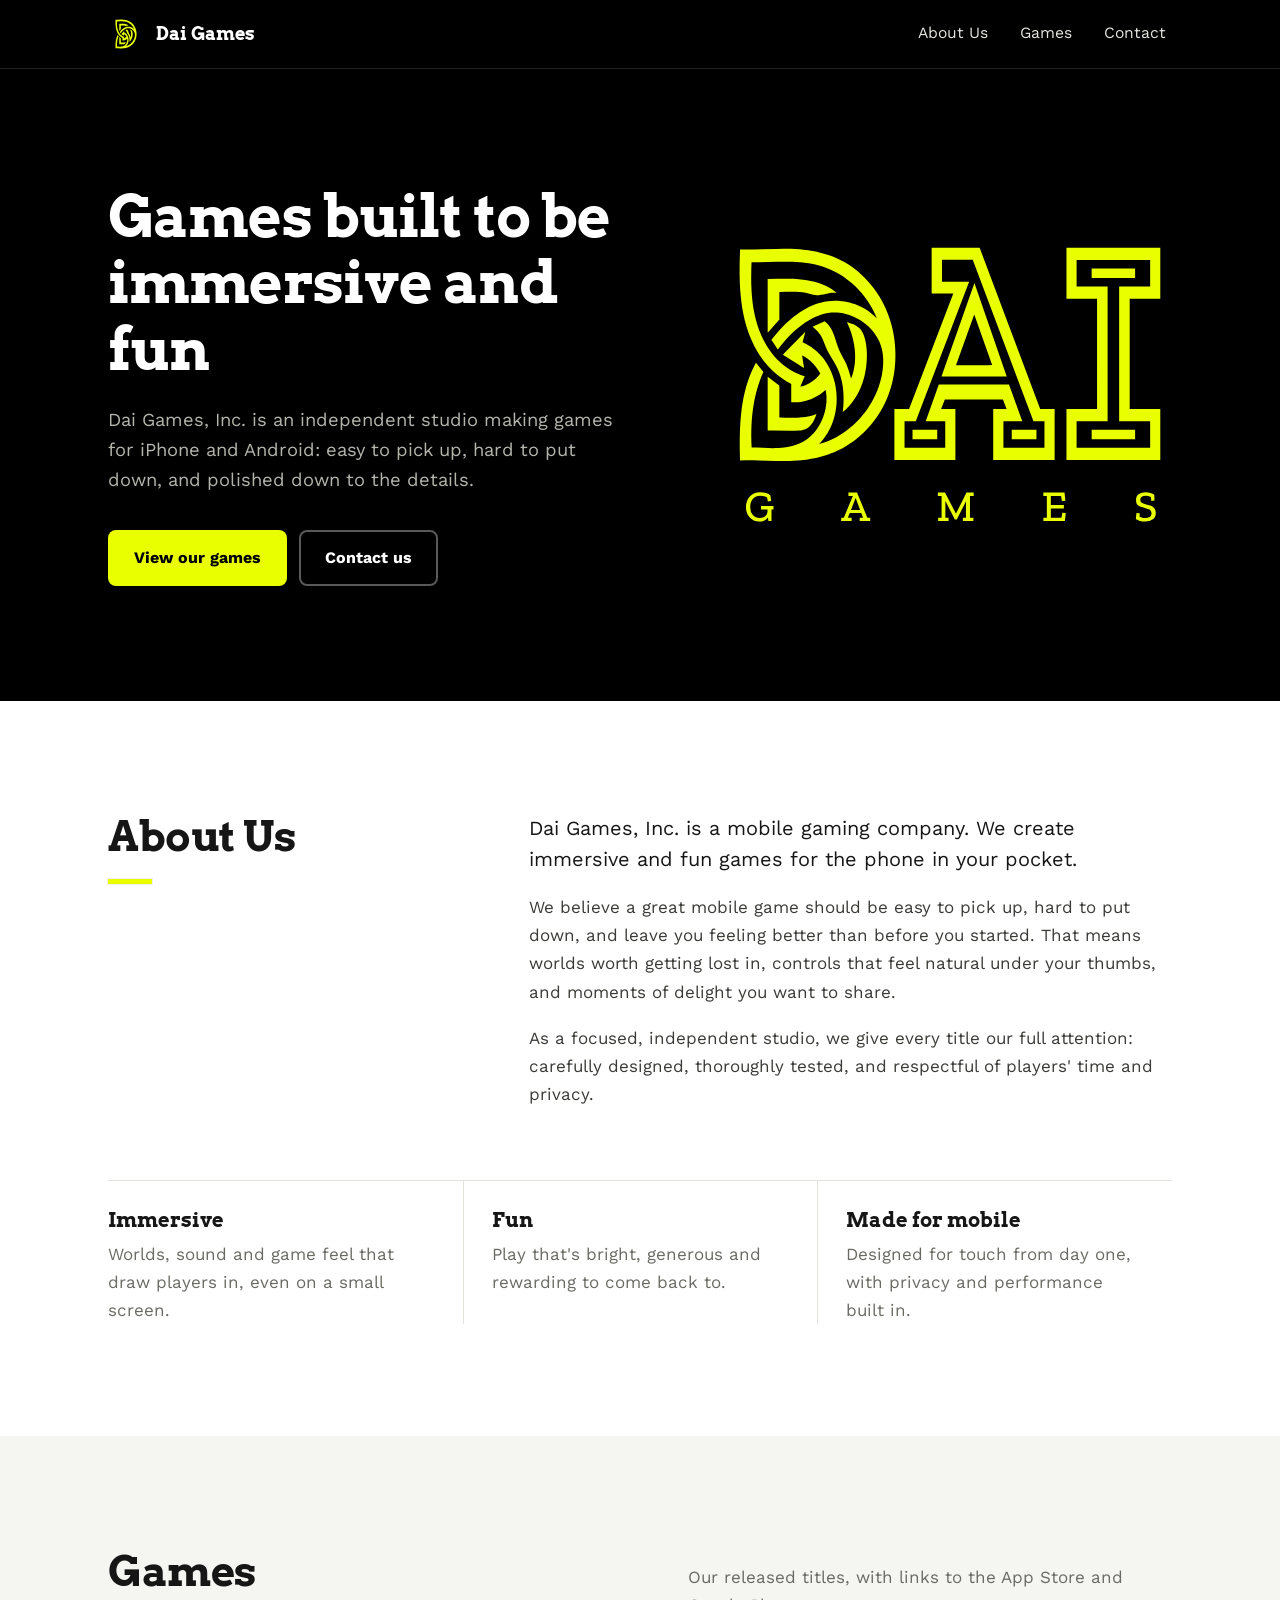
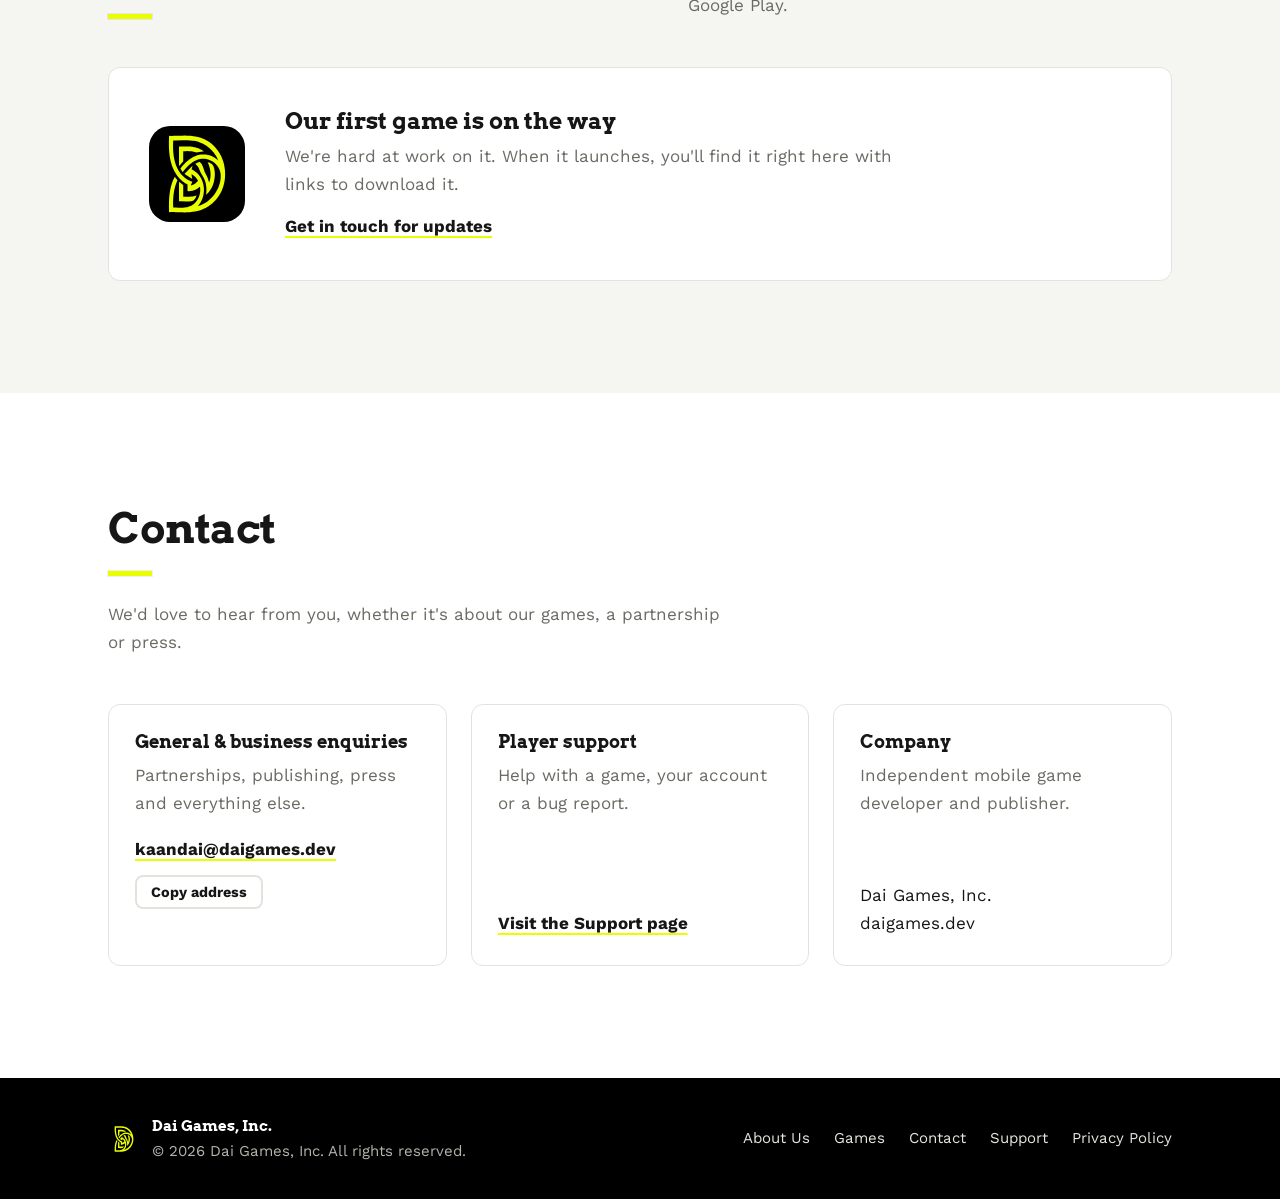
==== index.html @ 5d715b35 "Initial website" ====
<!doctype html>
<html lang="en">
<head>
  <meta charset="utf-8">
  <meta name="viewport" content="width=device-width, initial-scale=1">
  <title>Dai Games, Inc. | Mobile Game Studio</title>
  <meta name="description" content="Dai Games, Inc. is an independent mobile game studio creating immersive, fun games for iPhone and Android.">
  <meta name="theme-color" content="#000000">
  <link rel="icon" href="favicon.svg" type="image/svg+xml">
  <link rel="apple-touch-icon" href="assets/brand/apple-touch-icon.png">

  <meta property="og:title" content="Dai Games, Inc.">
  <meta property="og:description" content="An independent mobile game studio creating immersive, fun games.">
  <meta property="og:url" content="https://daigames.dev/">
  <meta property="og:type" content="website">
  <meta property="og:image" content="https://daigames.dev/assets/brand/og-image.png">
  <meta name="twitter:card" content="summary_large_image">

  <link rel="preload" href="assets/fonts/work-sans-400.woff" as="font" type="font/woff" crossorigin>
  <link rel="preload" href="assets/fonts/arvo-700.woff" as="font" type="font/woff" crossorigin>
  <link rel="stylesheet" href="styles.css">

  <script type="application/ld+json">
  {
    "@context": "https://schema.org",
    "@type": "Organization",
    "name": "Dai Games, Inc.",
    "url": "https://daigames.dev/",
    "logo": "https://daigames.dev/assets/brand/dai-games-logo-large.svg",
    "email": "kaandai@daigames.dev"
  }
  </script>
</head>
<body>
  <a class="skip" href="#main">Skip to content</a>

  <header class="site-header">
    <nav class="nav" aria-label="Main">
      <a class="brand" href="#top" aria-label="Dai Games home">
        <img src="favicon.svg" alt="" width="36" height="36">
        <span>Dai Games</span>
      </a>
      <ul class="nav-links">
        <li><a href="#about">About Us</a></li>
        <li><a href="#games">Games</a></li>
        <li><a href="#contact">Contact</a></li>
      </ul>
    </nav>
  </header>

  <main id="main">
    <section class="hero dark" id="top">
      <div class="container hero-inner">
        <div class="hero-copy">
          <h1>Games built to be immersive and fun</h1>
          <p class="hero-lede">Dai Games, Inc. is an independent studio making games for iPhone and Android: easy to pick up, hard to put down, and polished down to the details.</p>
          <div class="hero-actions">
            <a class="btn btn-primary" href="#games">View our games</a>
            <a class="btn btn-ghost" href="#contact">Contact us</a>
          </div>
        </div>
        <div class="hero-logo">
          <img src="assets/brand/dai-games-wordmark.svg" alt="Dai Games logo" width="460" height="306">
        </div>
      </div>
    </section>

    <section class="section" id="about" aria-labelledby="about-title">
      <div class="container">
        <div class="about-grid">
          <h2 id="about-title" class="rule">About Us</h2>
          <div class="about-copy">
            <p class="lead">Dai Games, Inc. is a mobile gaming company. We create immersive and fun games for the phone in your pocket.</p>
            <p>We believe a great mobile game should be easy to pick up, hard to put down, and leave you feeling better than before you started. That means worlds worth getting lost in, controls that feel natural under your thumbs, and moments of delight you want to share.</p>
            <p>As a focused, independent studio, we give every title our full attention: carefully designed, thoroughly tested, and respectful of players' time and privacy.</p>
          </div>
        </div>
        <ul class="pillars">
          <li>
            <h3>Immersive</h3>
            <p>Worlds, sound and game feel that draw players in, even on a small screen.</p>
          </li>
          <li>
            <h3>Fun</h3>
            <p>Play that's bright, generous and rewarding to come back to.</p>
          </li>
          <li>
            <h3>Made for mobile</h3>
            <p>Designed for touch from day one, with privacy and performance built in.</p>
          </li>
        </ul>
      </div>
    </section>

    <section class="section section-mist" id="games" aria-labelledby="games-title">
      <div class="container">
        <div class="section-head">
          <h2 id="games-title" class="rule">Games</h2>
          <p>Our released titles, with links to the App Store and Google Play.</p>
        </div>
        <div id="game-list" class="game-list"></div>
      </div>
    </section>

    <section class="section" id="contact" aria-labelledby="contact-title">
      <div class="container">
        <h2 id="contact-title" class="rule">Contact</h2>
        <p class="contact-intro">We'd love to hear from you, whether it's about our games, a partnership or press.</p>
        <div class="contact-grid">
          <div class="contact-card">
            <h3>General &amp; business enquiries</h3>
            <p>Partnerships, publishing, press and everything else.</p>
            <div class="email-block value-block">
              <a class="value" href="mailto:kaandai@daigames.dev">kaandai@daigames.dev</a>
              <div class="email-actions">
                <button type="button" class="btn btn-outline btn-small" data-copy-email="kaandai@daigames.dev">Copy address</button>
              </div>
              <p class="copy-status" role="status" aria-live="polite"></p>
            </div>
          </div>
          <div class="contact-card">
            <h3>Player support</h3>
            <p>Help with a game, your account or a bug report.</p>
            <a class="value" href="support.html">Visit the Support page</a>
          </div>
          <div class="contact-card">
            <h3>Company</h3>
            <p>Independent mobile game developer and publisher.</p>
            <address>Dai Games, Inc.<br>daigames.dev</address>
          </div>
        </div>
      </div>
    </section>
  </main>

  <footer class="site-footer dark">
    <div class="container footer-inner">
      <div class="footer-brand">
        <img src="favicon.svg" alt="" width="32" height="32">
        <div>
          <strong>Dai Games, Inc.</strong>
          <span>&copy; <span id="year">2026</span> Dai Games, Inc. All rights reserved.</span>
        </div>
      </div>
      <ul class="footer-links" aria-label="Footer">
        <li><a href="#about">About Us</a></li>
        <li><a href="#games">Games</a></li>
        <li><a href="#contact">Contact</a></li>
        <li><a href="support.html">Support</a></li>
        <li><a href="privacy.html">Privacy Policy</a></li>
      </ul>
    </div>
  </footer>

  <script src="games.js"></script>
  <script src="main.js"></script>
  <script src="email.js"></script>
</body>
</html>
---- styles.css ----
/* ==========================================================
   Dai Games, Inc. — site styles
   Light, business-first layout. Black + logo yellow are kept for
   brand moments only: the header, the hero band and the footer.
   ========================================================== */

/* ---------- Fonts (self-hosted, see assets/fonts) ---------- */
@font-face { font-family: "Work Sans"; src: url("assets/fonts/work-sans-400.woff") format("woff"); font-weight: 400; font-style: normal; font-display: swap; }
@font-face { font-family: "Work Sans"; src: url("assets/fonts/work-sans-700.woff") format("woff"); font-weight: 700; font-style: normal; font-display: swap; }
@font-face { font-family: "Arvo"; src: url("assets/fonts/arvo-400.woff") format("woff"); font-weight: 400; font-style: normal; font-display: swap; }
@font-face { font-family: "Arvo"; src: url("assets/fonts/arvo-700.woff") format("woff"); font-weight: 700; font-style: normal; font-display: swap; }

/* ---------- Tokens ---------- */
:root {
  --black: #000000;      /* logo background: header, hero, footer */
  --yellow: #E9FF00;     /* logo yellow: accents only */
  --ink: #161616;        /* headings on light */
  --text: #3A3A37;       /* body text on light */
  --muted: #6A6A64;      /* secondary text on light */
  --line: #E3E3DE;       /* hairlines and borders */
  --paper: #FFFFFF;
  --mist: #F5F5F2;       /* alternate section background */
  --on-dark: #FFFFFF;
  --on-dark-muted: #B4B4AC;

  --display: "Arvo", "Rockwell", "Roboto Slab", Georgia, serif;
  --body: "Work Sans", system-ui, -apple-system, "Segoe UI", sans-serif;

  --gutter: clamp(16px, 5vw, 48px);
  --max: 1160px;
  --radius: 12px;
}

*, *::before, *::after { box-sizing: border-box; }
html { scroll-behavior: smooth; scroll-padding-top: 80px; }
body {
  margin: 0;
  background: var(--paper);
  color: var(--text);
  font-family: var(--body);
  font-size: 1.0625rem;
  line-height: 1.65;
  -webkit-font-smoothing: antialiased;
}
img { max-width: 100%; display: block; }
h1, h2, h3 { font-family: var(--display); font-weight: 700; line-height: 1.15; color: var(--ink); margin: 0; }
p { margin: 0; }
a { color: var(--ink); }
::selection { background: var(--yellow); color: var(--black); }

:focus-visible { outline: 3px solid var(--ink); outline-offset: 3px; border-radius: 4px; }
.dark :focus-visible, .site-header :focus-visible, .site-footer :focus-visible { outline-color: var(--yellow); }

.skip {
  position: absolute; left: -999px; top: 8px; z-index: 100;
  background: var(--yellow); color: var(--black);
  padding: 8px 14px; border-radius: 6px; font-weight: 700;
}
.skip:focus { left: 8px; }

.container { max-width: var(--max); margin: 0 auto; padding-left: var(--gutter); padding-right: var(--gutter); }
.section { padding-top: clamp(72px, 9vw, 112px); padding-bottom: clamp(72px, 9vw, 112px); }
.section-mist { background: var(--mist); }

h2 { font-size: clamp(1.9rem, 3.6vw, 2.6rem); letter-spacing: -.01em; }

/* Short yellow rule used to anchor section headings */
.rule::after {
  content: ""; display: block;
  width: 44px; height: 5px; margin-top: 18px;
  background: var(--yellow);
  box-shadow: 0 0 0 1px rgba(0,0,0,.06);
}

/* ---------- Buttons ---------- */
.btn {
  display: inline-flex; align-items: center; justify-content: center;
  font-family: var(--body); font-weight: 700; font-size: 1rem;
  text-decoration: none;
  padding: 13px 24px; border-radius: 8px;
  border: 2px solid transparent;
  transition: background-color .15s, color .15s, border-color .15s;
}
.btn-primary { background: var(--yellow); color: var(--black); }
.btn-primary:hover { background: #F2FF5C; }
.btn-ghost { color: var(--on-dark); border-color: rgba(255,255,255,.35); }
.btn-ghost:hover { border-color: var(--on-dark); }
.btn-dark { background: var(--black); color: var(--on-dark); }
.btn-dark:hover { background: #2A2A2A; }
.btn-outline { background: transparent; color: var(--ink); border-color: var(--line); cursor: pointer; }
.btn-outline:hover { border-color: var(--ink); }
.btn-small { padding: 7px 14px; font-size: .9rem; }

/* Email block: mailto + copy + webmail fallbacks */
.email-actions { display: flex; flex-wrap: wrap; gap: 10px; margin-top: 18px; }
.email-actions .btn { margin-top: 0; }
.webmail { margin-top: 12px; font-size: .95rem; color: var(--muted); }
.webmail a { color: var(--ink); font-weight: 700; text-underline-offset: 3px; }
.copy-status { margin-top: 8px; font-size: .9rem; color: var(--ink); min-height: 1.4em; }
.value-block { margin-top: auto; padding-top: 10px; }
.contact-card .value-block a.value { padding-top: 0; margin-top: 0; }
.value-block .email-actions { margin-top: 12px; }

/* ---------- Header ---------- */
.site-header {
  position: sticky; top: 0; z-index: 10;
  background: var(--black);
  border-bottom: 1px solid #222;
}
.nav {
  max-width: var(--max); margin: 0 auto;
  padding: 12px var(--gutter);
  display: flex; align-items: center; justify-content: space-between; gap: 16px;
}
.brand {
  display: flex; align-items: center; gap: 12px;
  color: var(--on-dark); text-decoration: none;
  font-family: var(--display); font-weight: 700; font-size: 1.12rem;
}
.nav-links { list-style: none; margin: 0; padding: 0; display: flex; gap: clamp(4px, 2vw, 20px); }
.nav-links a {
  display: block; padding: 8px 6px;
  color: #E6E6E0; text-decoration: none; font-size: .98rem;
  border-bottom: 2px solid transparent;
}
.nav-links a:hover, .nav-links a[aria-current="page"] { color: var(--on-dark); border-bottom-color: var(--yellow); }

/* ---------- Hero ---------- */
.hero { background: var(--black); color: var(--on-dark); }
.hero-inner {
  display: grid; grid-template-columns: minmax(0, 1.1fr) minmax(0, .9fr);
  align-items: center; gap: clamp(32px, 6vw, 80px);
  padding-top: clamp(64px, 9vw, 120px); padding-bottom: clamp(64px, 9vw, 120px);
}
.hero h1 {
  color: var(--on-dark);
  font-size: clamp(2.2rem, 4.8vw, 3.6rem);
  letter-spacing: -.015em;
  max-width: 16ch;
}
.hero-lede { margin-top: 22px; max-width: 46ch; font-size: 1.15rem; color: var(--on-dark-muted); }
.hero-actions { margin-top: 34px; display: flex; flex-wrap: wrap; gap: 12px; }
.hero-logo { justify-self: center; width: min(440px, 100%); }
.hero-logo img { width: 100%; height: auto; }
.hero-copy, .hero-logo { animation: fade .7s ease-out both; }
.hero-logo { animation-delay: .15s; }
@keyframes fade { from { opacity: 0; transform: translateY(8px); } to { opacity: 1; transform: none; } }

/* ---------- About ---------- */
.about-grid {
  display: grid; grid-template-columns: minmax(0, 1fr) minmax(0, 1.8fr);
  gap: clamp(28px, 5vw, 80px);
}
.about-copy { display: grid; gap: 18px; max-width: 64ch; }
.about-copy .lead { font-size: 1.25rem; line-height: 1.55; color: var(--ink); }

.pillars {
  list-style: none; padding: 0;
  margin: clamp(48px, 6vw, 72px) 0 0;
  display: grid; grid-template-columns: repeat(3, minmax(0, 1fr));
  border-top: 1px solid var(--line);
}
.pillars li { padding: 28px 28px 0 0; }
.pillars li + li { padding-left: 28px; border-left: 1px solid var(--line); }
.pillars h3 { font-size: 1.25rem; margin-bottom: 8px; }
.pillars p { color: var(--muted); }

/* ---------- Games ---------- */
.section-head { display: flex; flex-wrap: wrap; align-items: end; justify-content: space-between; gap: 16px 32px; margin-bottom: clamp(32px, 4vw, 48px); }
.section-head p { color: var(--muted); max-width: 44ch; }

.empty {
  display: flex; align-items: center; gap: clamp(20px, 4vw, 40px);
  background: var(--paper);
  border: 1px solid var(--line);
  border-radius: var(--radius);
  padding: clamp(24px, 4vw, 40px);
}
.empty-slot { flex: none; width: clamp(72px, 10vw, 96px); }
.empty-slot img { width: 100%; height: auto; border-radius: 22%; }
.empty-copy h3 { font-size: clamp(1.2rem, 2.2vw, 1.45rem); margin-bottom: 8px; }
.empty-copy p { color: var(--muted); max-width: 56ch; }
.empty-link { display: inline-block; margin-top: 14px; font-weight: 700; text-underline-offset: 4px; text-decoration-thickness: 2px; text-decoration-color: var(--yellow); }

.game-grid {
  list-style: none; margin: 0; padding: 0;
  display: grid; grid-template-columns: repeat(auto-fill, minmax(260px, 1fr));
  gap: clamp(16px, 2.5vw, 24px);
}
.game {
  background: var(--paper);
  border: 1px solid var(--line);
  border-radius: var(--radius);
  overflow: hidden;
  display: flex; flex-direction: column;
}
.game-art { width: 100%; aspect-ratio: 1; object-fit: cover; background: var(--mist); }
.game-body { padding: 20px 22px 24px; display: grid; gap: 6px; }
.game-body h3 { font-size: 1.3rem; }
.game-meta { font-size: .9rem; color: var(--muted); }
.game-links { display: flex; flex-wrap: wrap; gap: 8px; margin-top: 10px; }
.store-link {
  display: inline-block; background: var(--black); color: var(--on-dark);
  text-decoration: none; font-weight: 700; font-size: .9rem;
  padding: 9px 16px; border-radius: 8px;
}
.store-link:hover { background: #2A2A2A; }

/* ---------- Contact ---------- */
.contact-intro { margin-top: 24px; max-width: 56ch; color: var(--muted); }
.contact-grid {
  margin-top: clamp(32px, 4vw, 48px);
  display: grid; grid-template-columns: repeat(3, minmax(0, 1fr));
  gap: clamp(16px, 2.5vw, 24px);
}
.contact-card {
  border: 1px solid var(--line); border-radius: var(--radius);
  padding: 26px 26px 28px;
  display: flex; flex-direction: column; gap: 8px;
}
.contact-card h3 { font-size: 1.15rem; }
.contact-card p { color: var(--muted); }
.contact-card a.value { margin-top: auto; padding-top: 10px; font-weight: 700; overflow-wrap: anywhere; text-underline-offset: 4px; text-decoration-thickness: 2px; text-decoration-color: var(--yellow); }
.contact-card address { font-style: normal; margin-top: auto; padding-top: 10px; color: var(--ink); }

/* ---------- Footer ---------- */
.site-footer { background: var(--black); color: var(--on-dark-muted); font-size: .94rem; }
.footer-inner {
  display: flex; flex-wrap: wrap; align-items: center; justify-content: space-between; gap: 20px 32px;
  padding-top: 36px; padding-bottom: 36px;
}
.footer-brand { display: flex; align-items: center; gap: 12px; }
.footer-brand strong { display: block; color: var(--on-dark); font-family: var(--display); font-weight: 700; }
.footer-links { list-style: none; margin: 0; padding: 0; display: flex; flex-wrap: wrap; gap: 8px 24px; }
.footer-links a { color: #E6E6E0; text-decoration: none; }
.footer-links a:hover, .footer-links a[aria-current="page"] { color: var(--yellow); }

/* ---------- Inner pages ---------- */
.page-head { background: var(--mist); border-bottom: 1px solid var(--line); }
.page-head .container { padding-top: clamp(48px, 7vw, 88px); padding-bottom: clamp(36px, 5vw, 56px); }
.page-head h1 { font-size: clamp(2.1rem, 5vw, 3.2rem); letter-spacing: -.015em; }
.page-head p { margin-top: 14px; color: var(--muted); max-width: 62ch; }
.page-head .meta { font-size: .95rem; color: var(--text); }

.prose { padding-top: clamp(40px, 6vw, 64px); padding-bottom: clamp(72px, 9vw, 112px); }
.prose > * { max-width: 72ch; }
.prose h2 { font-size: clamp(1.3rem, 2.4vw, 1.6rem); margin: 48px 0 14px; letter-spacing: 0; scroll-margin-top: 90px; }
.prose h3 { font-size: 1.1rem; margin: 28px 0 8px; }
.prose p + p, .prose ul + p, .prose .table-wrap + p { margin-top: 14px; }
.prose ul { padding-left: 1.25em; margin: 12px 0 0; }
.prose li + li { margin-top: 8px; }
.prose a { text-underline-offset: 3px; }
.prose strong { color: var(--ink); }
.prose .path { font-weight: 700; color: var(--ink); }

.callout {
  margin: 0 0 8px;
  background: var(--mist);
  border-left: 5px solid var(--yellow);
  border-radius: 0 var(--radius) var(--radius) 0;
  padding: 20px 24px;
  color: var(--ink);
}

.toc { margin-top: 28px; border: 1px solid var(--line); border-radius: var(--radius); padding: 18px 22px; }
.toc h2 { font-family: var(--body); font-size: .95rem; font-weight: 700; margin: 0 0 8px; color: var(--ink); }
.toc ol { margin: 0; padding-left: 1.4em; columns: 2; column-gap: 32px; }
.toc li { margin: 0 0 6px; break-inside: avoid; }
.toc a { color: var(--text); text-underline-offset: 3px; }
.toc a:hover { color: var(--ink); }

.table-wrap { margin-top: 16px; max-width: 100% !important; }
.data-table { width: 100%; border-collapse: collapse; font-size: .97rem; }
.data-table th, .data-table td { text-align: left; vertical-align: top; padding: 14px 16px; border-bottom: 1px solid var(--line); }
.data-table thead th { background: var(--mist); color: var(--ink); font-weight: 700; border-bottom: 2px solid var(--ink); }
.data-table td:first-child { color: var(--ink); width: 42%; }
.data-table .note { display: block; color: var(--muted); font-size: .92rem; margin-top: 2px; }

.aside-box { margin-top: 56px; border-top: 1px solid var(--line); padding-top: 28px; }
.aside-box h2 { margin-top: 0; }

.support-grid { display: grid; grid-template-columns: minmax(0, 1fr) minmax(0, 1.4fr); gap: clamp(28px, 5vw, 64px); max-width: none !important; }
.support-card { border: 1px solid var(--line); border-radius: var(--radius); padding: clamp(22px, 3vw, 32px); align-self: start; }
.support-card h2 { margin-top: 0; }

.support-card .email-text { margin-top: 10px; font-weight: 700; color: var(--ink); overflow-wrap: anywhere; }
.support-card h3 { margin-top: 26px; }

.faq h2 { margin-top: 0; }
.faq details { border-top: 1px solid var(--line); padding: 18px 0; }
.faq details:last-child { border-bottom: 1px solid var(--line); }
.faq summary {
  cursor: pointer; list-style: none;
  font-family: var(--display); font-weight: 700; font-size: 1.08rem; color: var(--ink);
  display: flex; justify-content: space-between; align-items: baseline; gap: 16px;
}
.faq summary::-webkit-details-marker { display: none; }
.faq summary::after { content: "+"; font-family: var(--body); font-size: 1.4rem; line-height: 1; transition: transform .2s; }
.faq details[open] summary::after { transform: rotate(45deg); }
.faq details p { margin-top: 10px; }

.notfound { text-align: center; }
.notfound .container { padding-top: clamp(72px, 12vw, 140px); padding-bottom: clamp(72px, 12vw, 140px); display: flex; flex-direction: column; align-items: center; }
.notfound-code { font-family: var(--display); font-weight: 700; font-size: clamp(5rem, 18vw, 9rem); line-height: 1; color: var(--ink); display: flex; align-items: center; gap: .1em; }
.notfound-code img { width: .85em; height: .85em; border-radius: 22%; }
.notfound h1 { margin-top: 28px; font-size: clamp(1.6rem, 3.5vw, 2.2rem); }
.notfound p { margin-top: 12px; color: var(--muted); max-width: 42ch; }
.notfound .btn { margin-top: 28px; }

/* ---------- Responsive ---------- */
@media (max-width: 900px) {
  .hero-inner { grid-template-columns: 1fr; }
  .hero-logo { order: -1; width: min(320px, 80%); justify-self: start; }
  .about-grid, .support-grid { grid-template-columns: 1fr; }
  .contact-grid { grid-template-columns: 1fr; }
}
@media (max-width: 760px) {
  .pillars { grid-template-columns: 1fr; }
  .pillars li, .pillars li + li { padding: 24px 0; border-left: 0; }
  .pillars li + li { border-top: 1px solid var(--line); }
  .empty { flex-direction: column; align-items: flex-start; }
  .toc ol { columns: 1; }
  /* Data table becomes stacked rows on phones */
  .data-table thead { position: absolute; left: -9999px; }
  .data-table, .data-table tbody, .data-table tr, .data-table td { display: block; width: 100%; }
  .data-table tr { border: 1px solid var(--line); border-radius: var(--radius); margin-bottom: 12px; padding: 4px 0; }
  .data-table td { border: 0; padding: 8px 16px; }
  .data-table td:first-child { width: 100%; }
  .data-table td[data-label]::before { content: attr(data-label); display: block; font-size: .82rem; font-weight: 700; color: var(--muted); }
}
@media (max-width: 560px) {
  .brand span { display: none; }
  .nav-links { gap: 14px; }
  .nav-links a { font-size: .95rem; }
  .footer-inner { flex-direction: column; align-items: flex-start; }
}
@media (prefers-reduced-motion: reduce) {
  html { scroll-behavior: auto; }
  .hero-copy, .hero-logo { animation: none; }
}
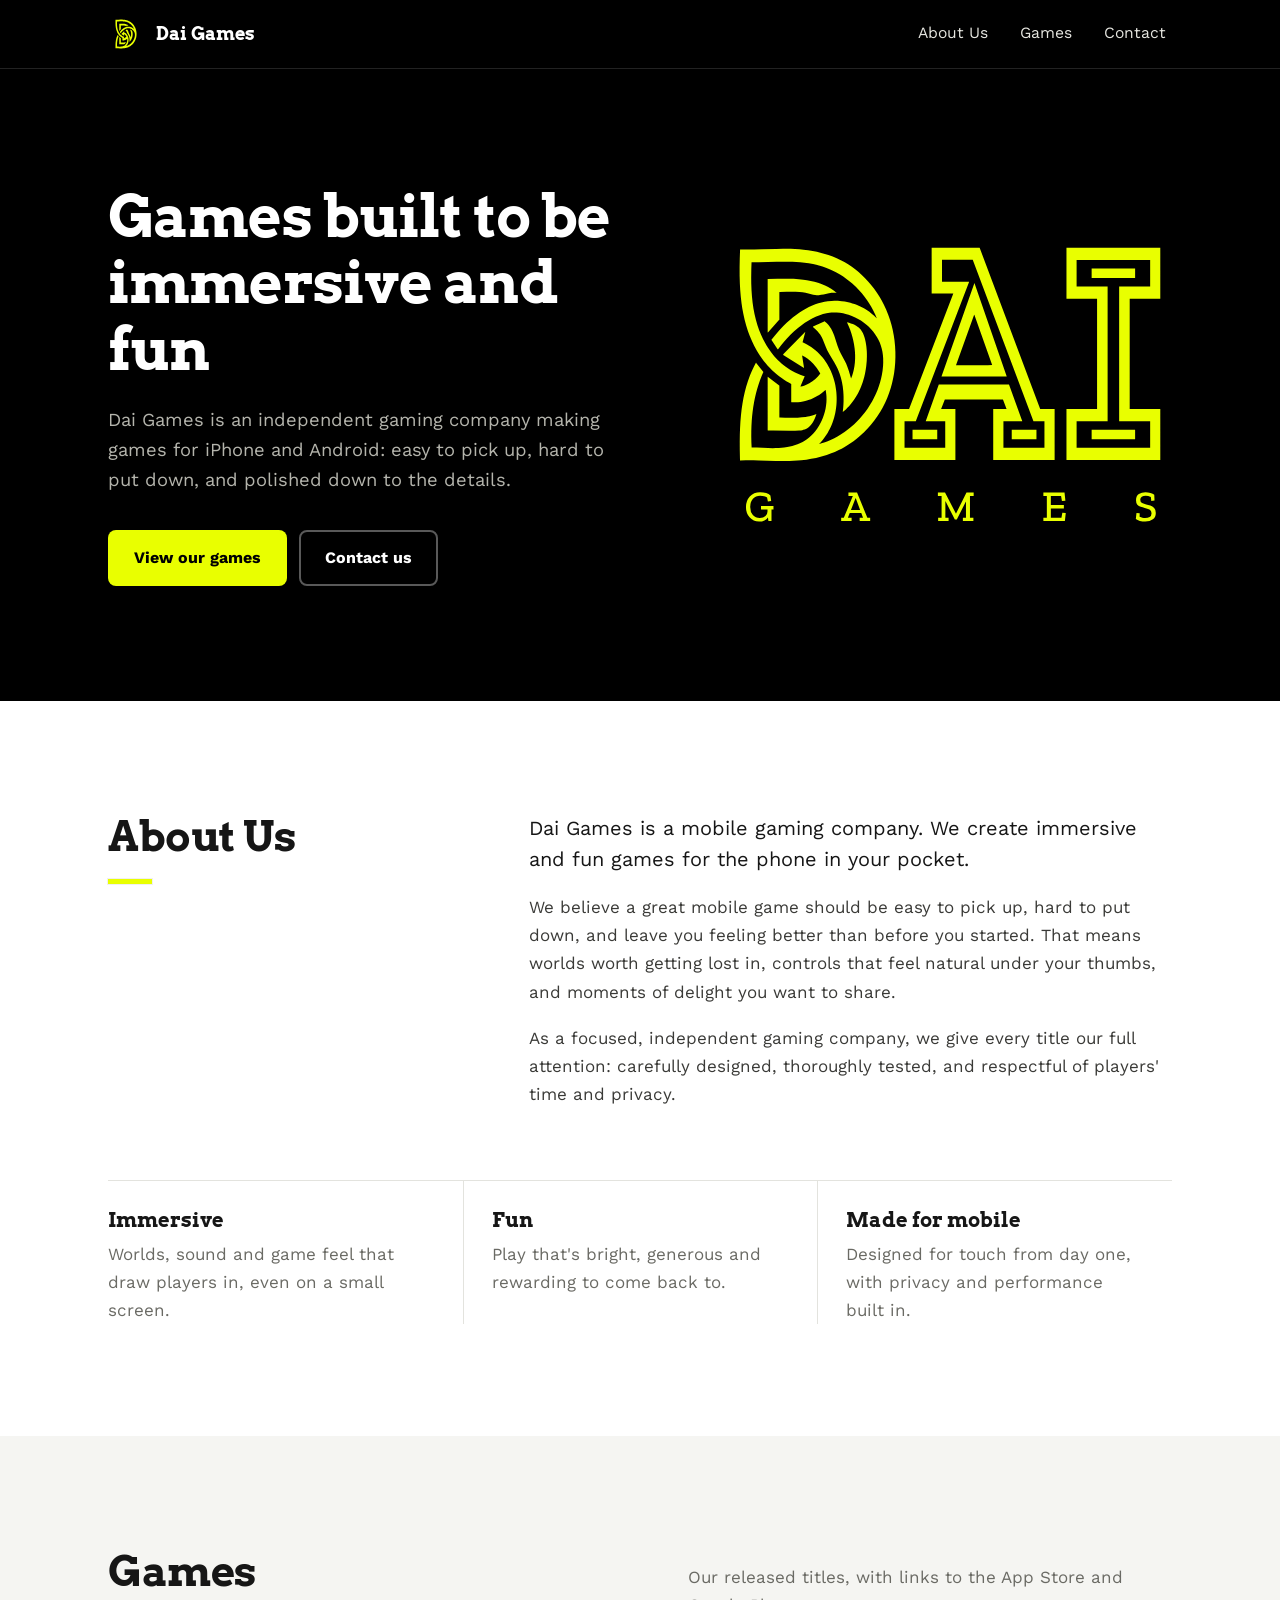
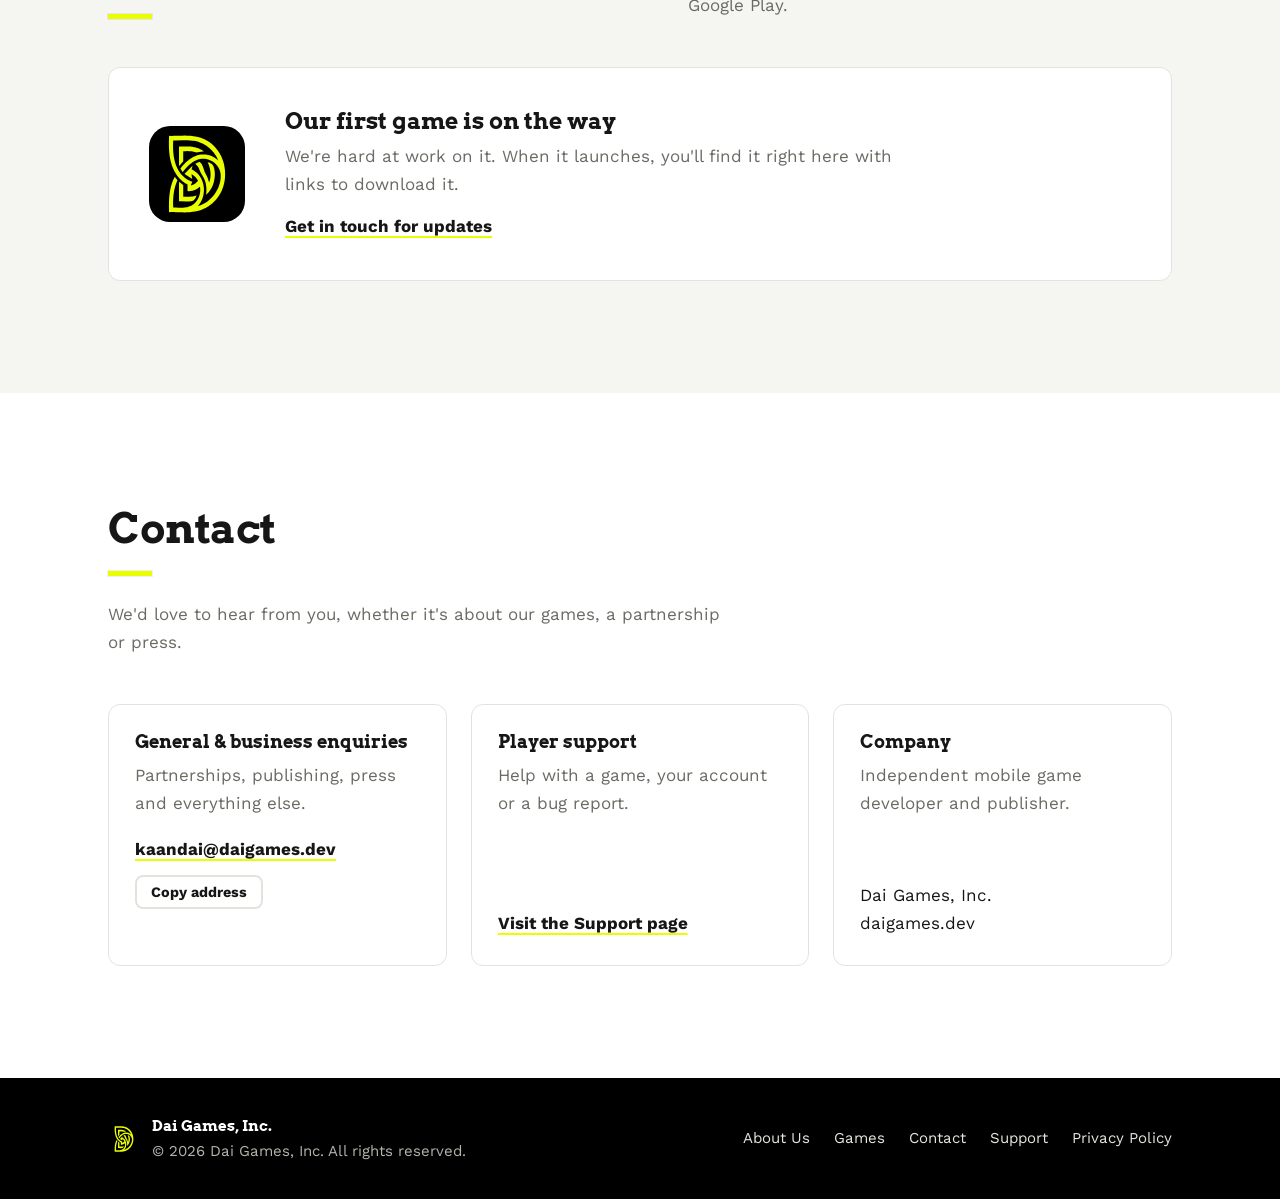
==== commit 1538b163: "Name Adjusted" ====
--- a/index.html
+++ b/index.html
@@ -3,14 +3,16 @@
 <head>
   <meta charset="utf-8">
   <meta name="viewport" content="width=device-width, initial-scale=1">
-  <title>Dai Games, Inc. | Mobile Game Studio</title>
-  <meta name="description" content="Dai Games, Inc. is an independent mobile game studio creating immersive, fun games for iPhone and Android.">
+  <title>Dai Games</title>
+  <meta name="description" content="Dai Games is an independent mobile gaming company creating immersive, fun games for iPhone and Android.">
   <meta name="theme-color" content="#000000">
+  <link rel="canonical" href="https://daigames.dev/">
   <link rel="icon" href="favicon.svg" type="image/svg+xml">
   <link rel="apple-touch-icon" href="assets/brand/apple-touch-icon.png">
 
-  <meta property="og:title" content="Dai Games, Inc.">
-  <meta property="og:description" content="An independent mobile game studio creating immersive, fun games.">
+  <meta property="og:title" content="Dai Games">
+  <meta property="og:site_name" content="Dai Games">
+  <meta property="og:description" content="An independent mobile gaming company creating immersive, fun games.">
   <meta property="og:url" content="https://daigames.dev/">
   <meta property="og:type" content="website">
   <meta property="og:image" content="https://daigames.dev/assets/brand/og-image.png">
@@ -21,14 +23,23 @@
   <link rel="stylesheet" href="styles.css">
 
   <script type="application/ld+json">
-  {
-    "@context": "https://schema.org",
-    "@type": "Organization",
-    "name": "Dai Games, Inc.",
-    "url": "https://daigames.dev/",
-    "logo": "https://daigames.dev/assets/brand/dai-games-logo-large.svg",
-    "email": "kaandai@daigames.dev"
-  }
+  [
+    {
+      "@context": "https://schema.org",
+      "@type": "WebSite",
+      "name": "Dai Games",
+      "url": "https://daigames.dev/"
+    },
+    {
+      "@context": "https://schema.org",
+      "@type": "Organization",
+      "name": "Dai Games",
+      "legalName": "Dai Games, Inc.",
+      "url": "https://daigames.dev/",
+      "logo": "https://daigames.dev/assets/brand/dai-games-logo-large.svg",
+      "email": "kaandai@daigames.dev"
+    }
+  ]
   </script>
 </head>
 <body>
@@ -53,7 +64,7 @@
       <div class="container hero-inner">
         <div class="hero-copy">
           <h1>Games built to be immersive and fun</h1>
-          <p class="hero-lede">Dai Games, Inc. is an independent studio making games for iPhone and Android: easy to pick up, hard to put down, and polished down to the details.</p>
+          <p class="hero-lede">Dai Games is an independent gaming company making games for iPhone and Android: easy to pick up, hard to put down, and polished down to the details.</p>
           <div class="hero-actions">
             <a class="btn btn-primary" href="#games">View our games</a>
             <a class="btn btn-ghost" href="#contact">Contact us</a>
@@ -70,9 +81,9 @@
         <div class="about-grid">
           <h2 id="about-title" class="rule">About Us</h2>
           <div class="about-copy">
-            <p class="lead">Dai Games, Inc. is a mobile gaming company. We create immersive and fun games for the phone in your pocket.</p>
+            <p class="lead">Dai Games is a mobile gaming company. We create immersive and fun games for the phone in your pocket.</p>
             <p>We believe a great mobile game should be easy to pick up, hard to put down, and leave you feeling better than before you started. That means worlds worth getting lost in, controls that feel natural under your thumbs, and moments of delight you want to share.</p>
-            <p>As a focused, independent studio, we give every title our full attention: carefully designed, thoroughly tested, and respectful of players' time and privacy.</p>
+            <p>As a focused, independent gaming company, we give every title our full attention: carefully designed, thoroughly tested, and respectful of players' time and privacy.</p>
           </div>
         </div>
         <ul class="pillars">
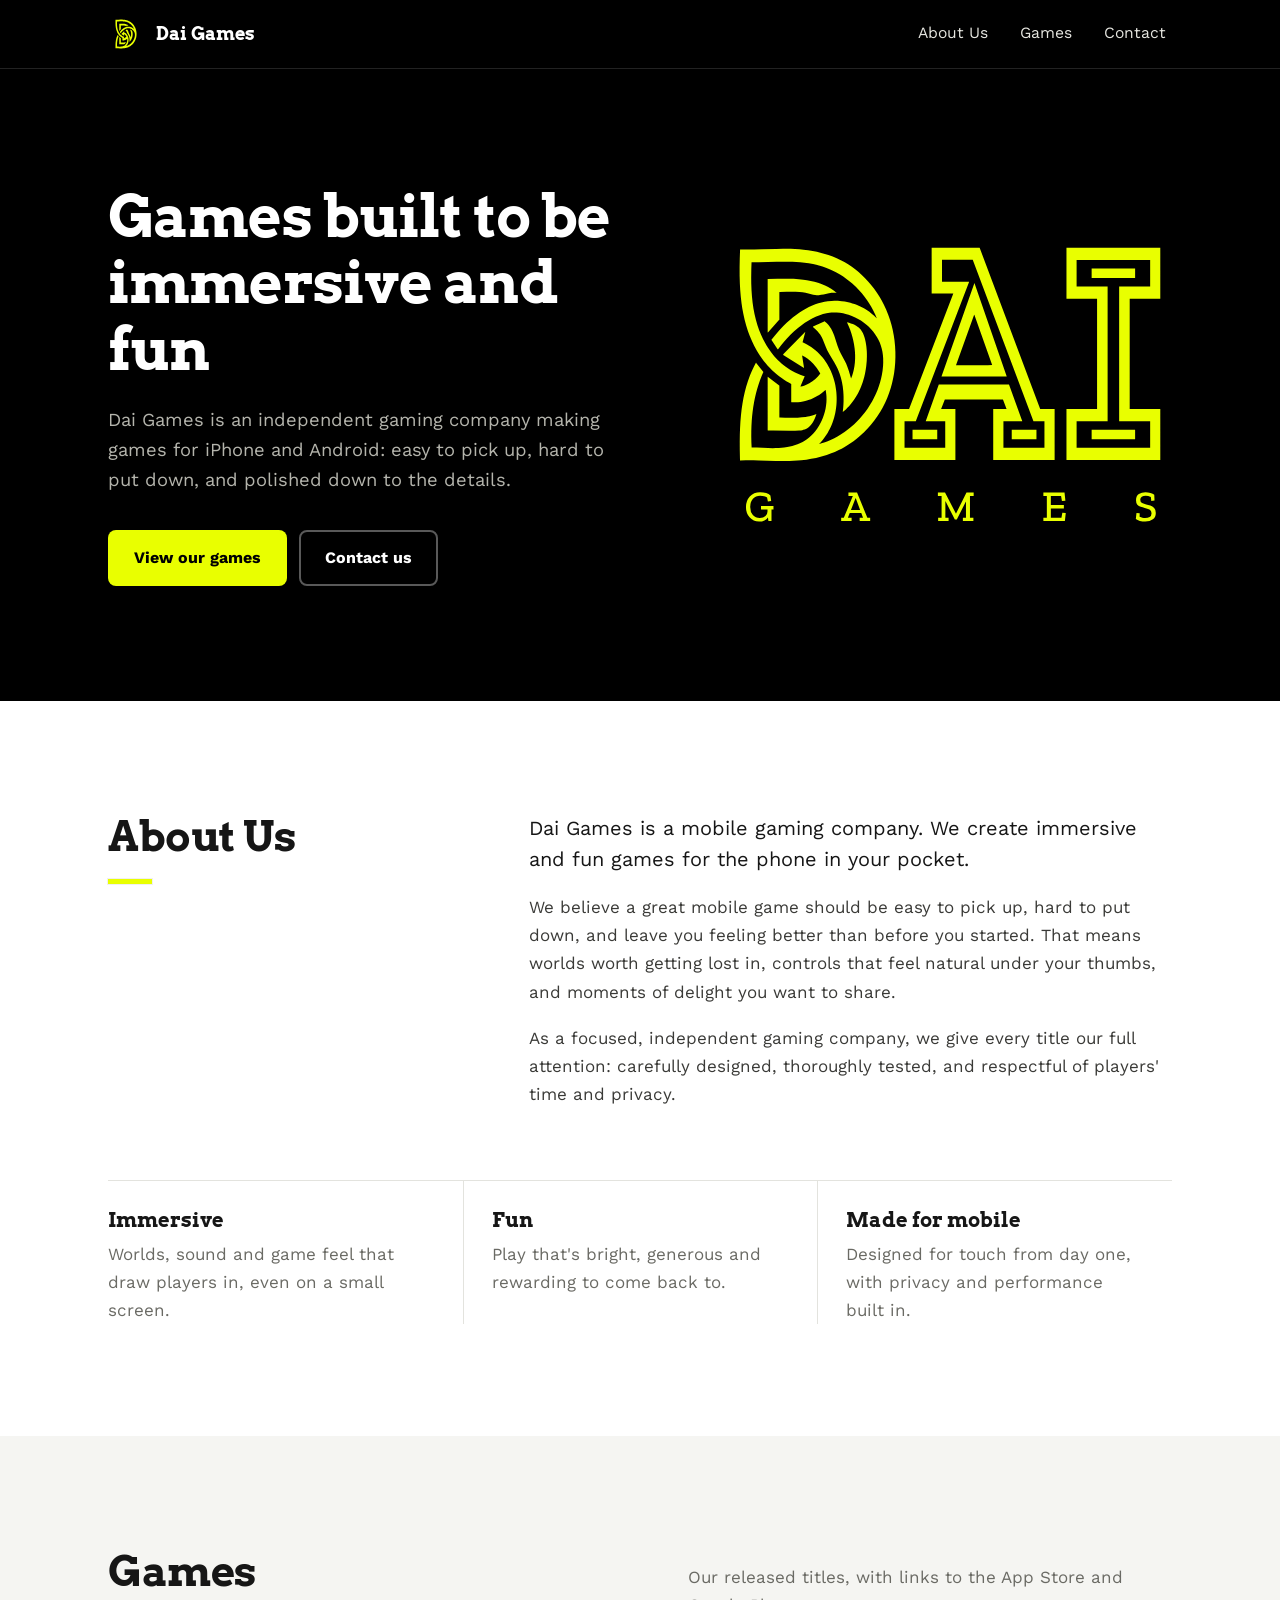
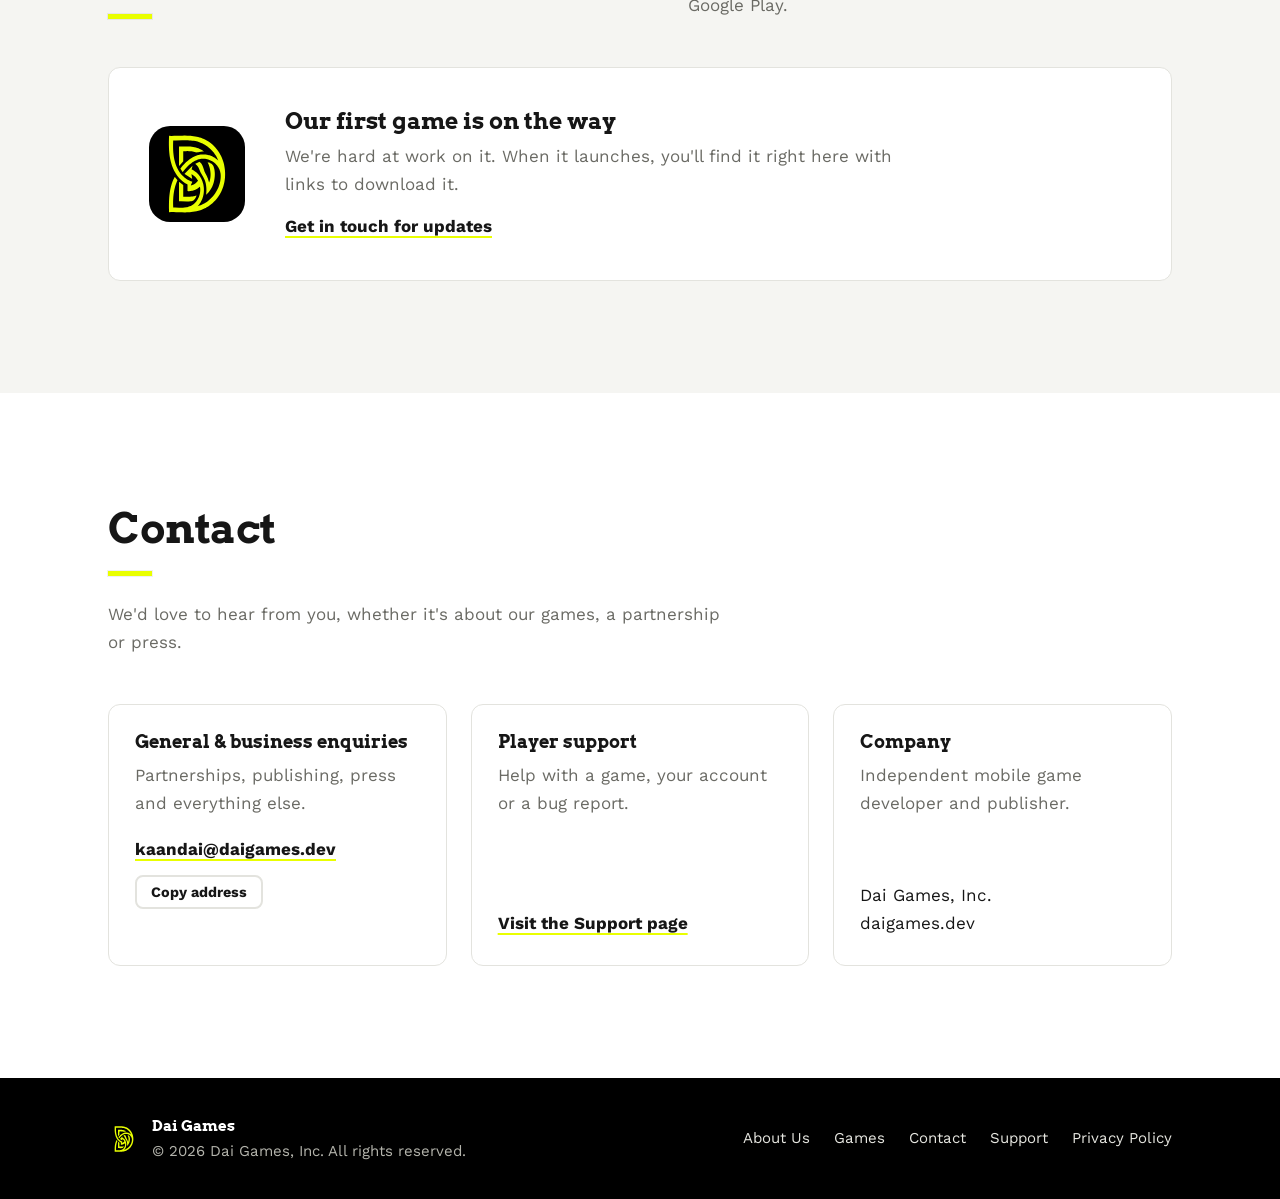
==== commit 5501d4dd: "txt file added" ====
--- a/index.html
+++ b/index.html
@@ -149,7 +149,7 @@
       <div class="footer-brand">
         <img src="favicon.svg" alt="" width="32" height="32">
         <div>
-          <strong>Dai Games, Inc.</strong>
+          <strong>Dai Games</strong>
           <span>&copy; <span id="year">2026</span> Dai Games, Inc. All rights reserved.</span>
         </div>
       </div>
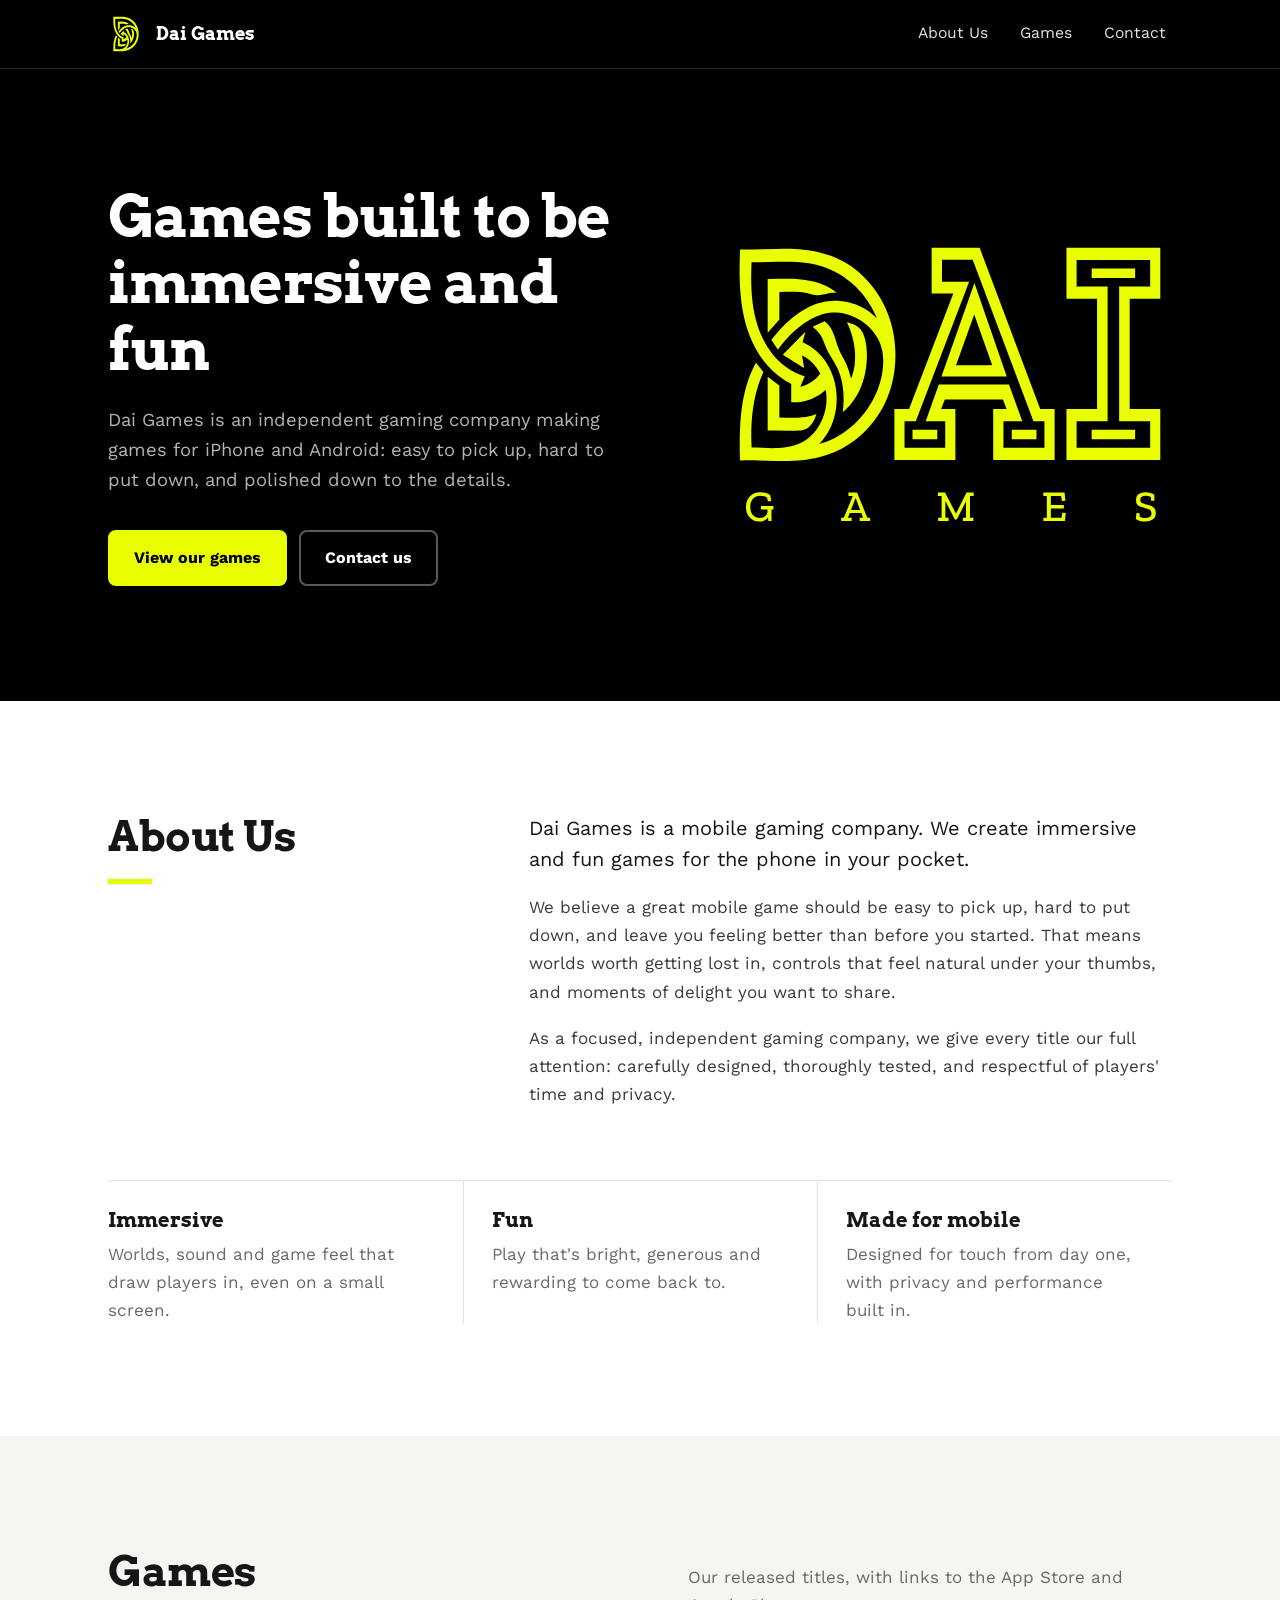
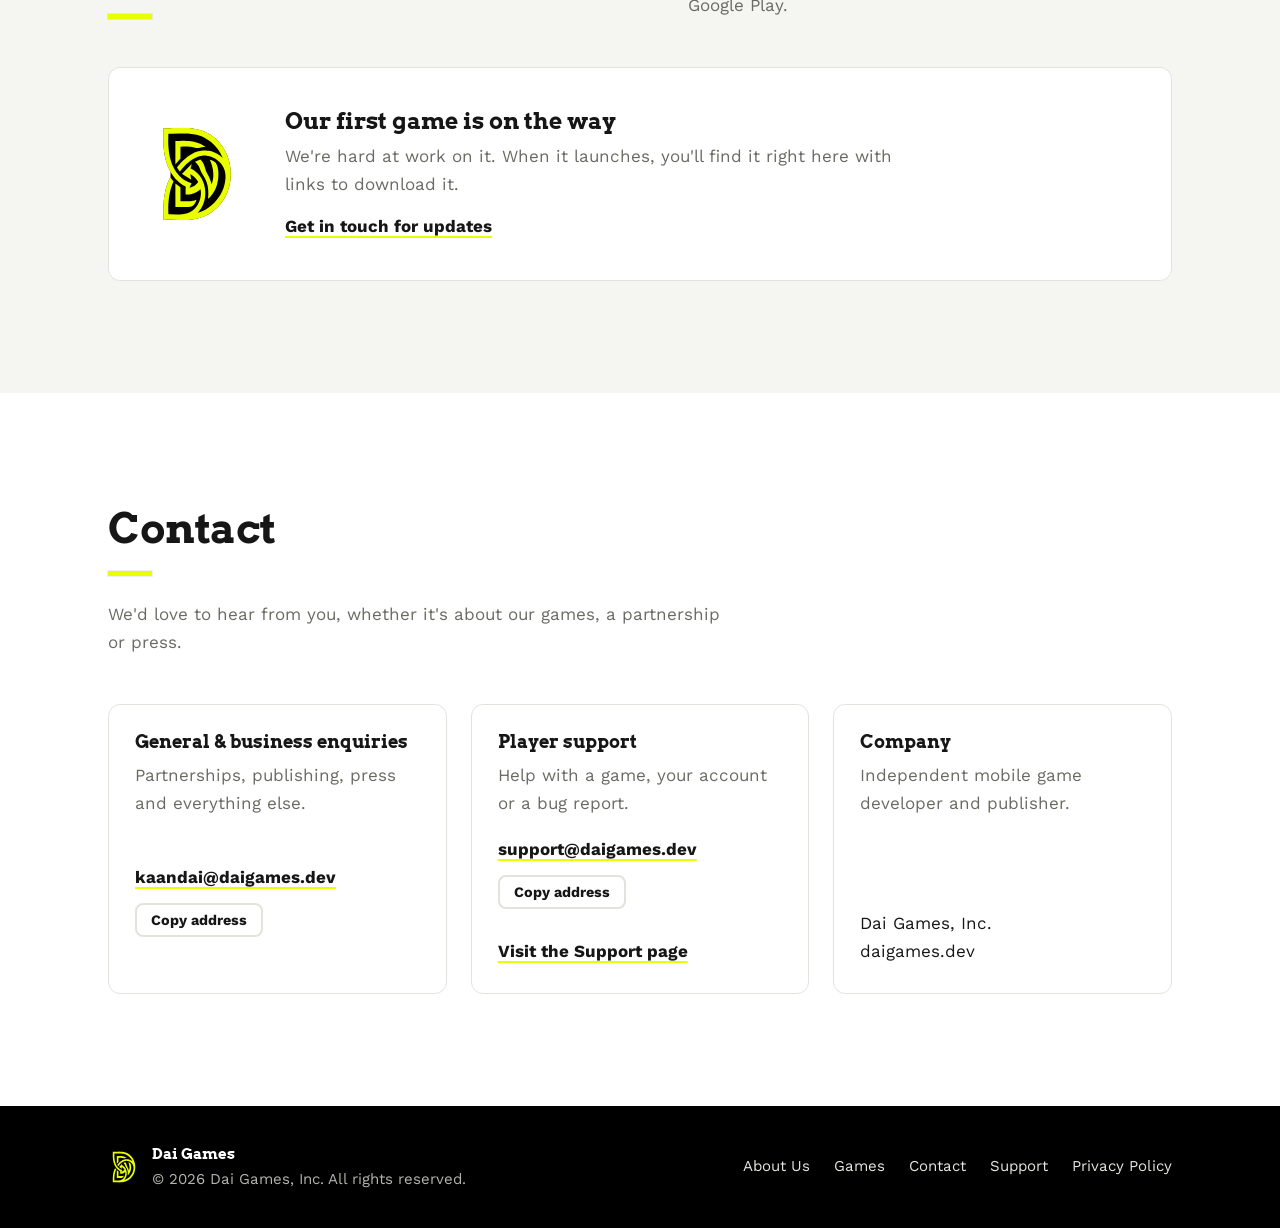
==== commit 5a0636d8: "Privacy Policy Update" ====
--- a/index.html
+++ b/index.html
@@ -132,7 +132,14 @@
           <div class="contact-card">
             <h3>Player support</h3>
             <p>Help with a game, your account or a bug report.</p>
-            <a class="value" href="support.html">Visit the Support page</a>
+            <div class="email-block value-block">
+              <a class="value" href="mailto:support@daigames.dev">support@daigames.dev</a>
+              <div class="email-actions">
+                <button type="button" class="btn btn-outline btn-small" data-copy-email="support@daigames.dev">Copy address</button>
+              </div>
+              <p class="copy-status" role="status" aria-live="polite"></p>
+              <a class="value" href="support.html">Visit the Support page</a>
+            </div>
           </div>
           <div class="contact-card">
             <h3>Company</h3>
--- a/styles.css
+++ b/styles.css
@@ -123,7 +123,8 @@
   color: #E6E6E0; text-decoration: none; font-size: .98rem;
   border-bottom: 2px solid transparent;
 }
-.nav-links a:hover, .nav-links a[aria-current="page"] { color: var(--on-dark); border-bottom-color: var(--yellow); }
+.nav-links a:hover { color: var(--on-dark); }
+.nav-links a[aria-current] { color: var(--on-dark); border-bottom-color: var(--yellow); }
 
 /* ---------- Hero ---------- */
 .hero { background: var(--black); color: var(--on-dark); }
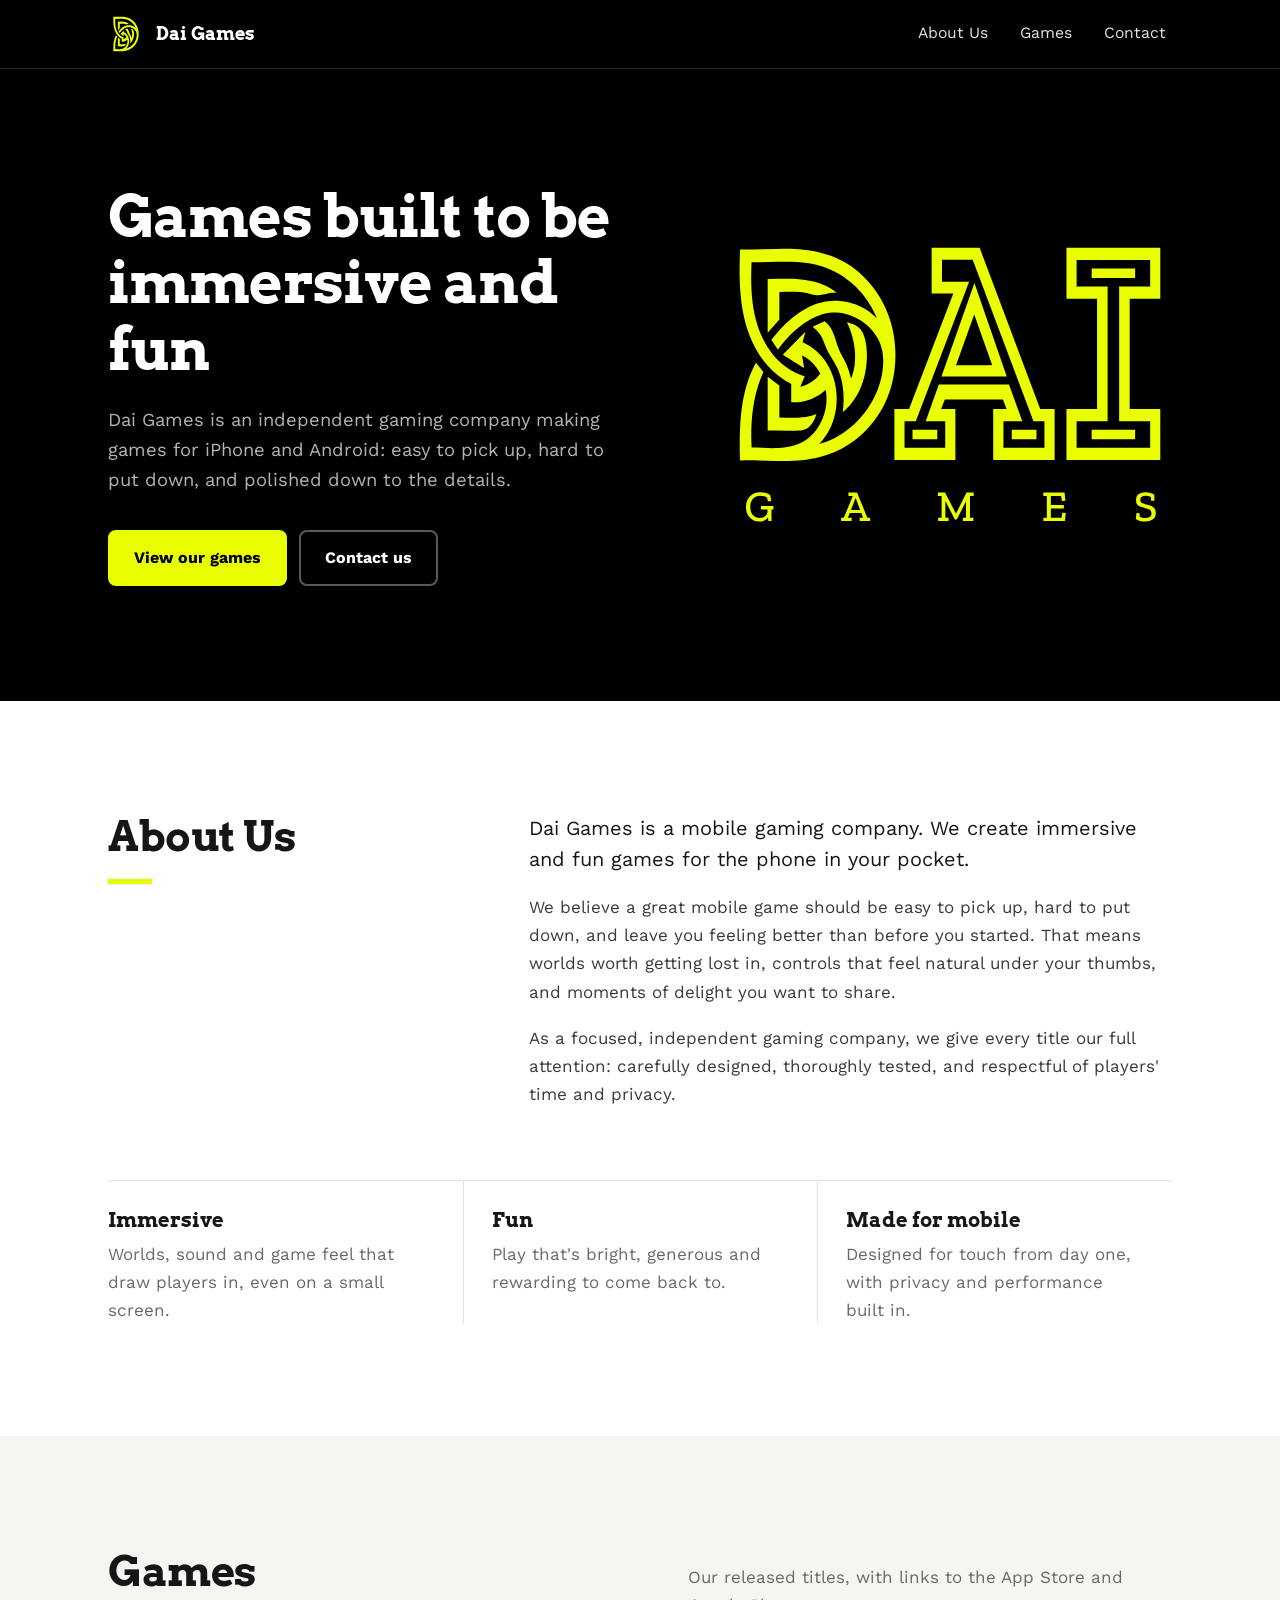
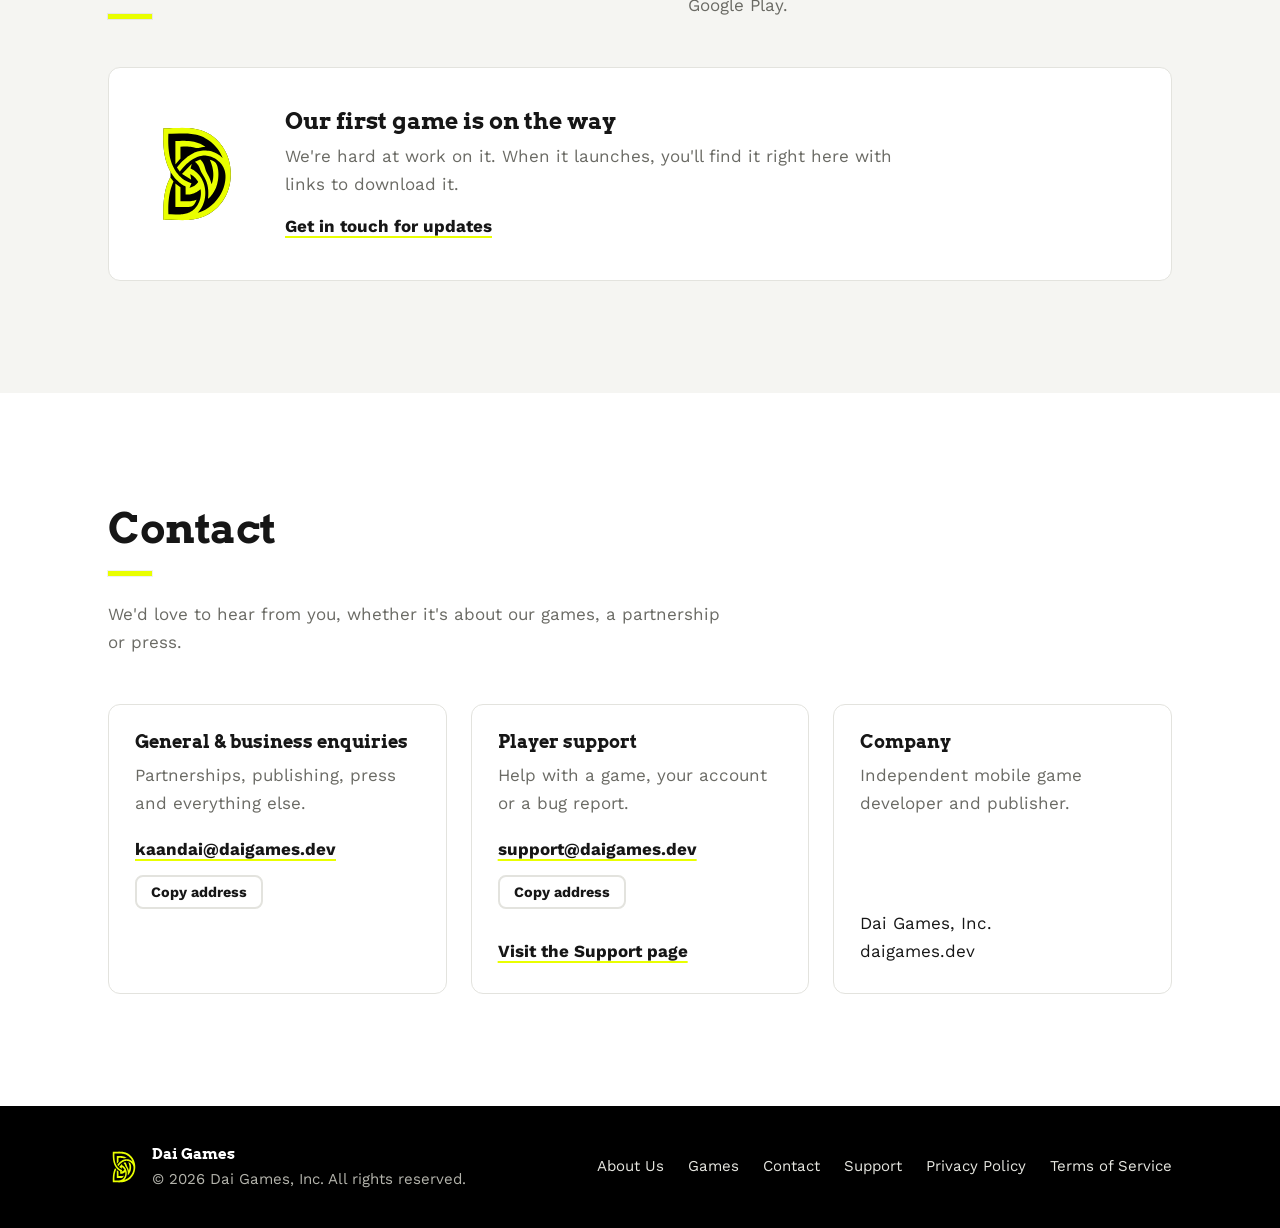
==== commit f1bead42: "Terms of Service Page Added" ====
--- a/index.html
+++ b/index.html
@@ -166,6 +166,7 @@
         <li><a href="#contact">Contact</a></li>
         <li><a href="support.html">Support</a></li>
         <li><a href="privacy.html">Privacy Policy</a></li>
+        <li><a href="terms.html">Terms of Service</a></li>
       </ul>
     </div>
   </footer>
--- a/styles.css
+++ b/styles.css
@@ -97,7 +97,7 @@
 .webmail { margin-top: 12px; font-size: .95rem; color: var(--muted); }
 .webmail a { color: var(--ink); font-weight: 700; text-underline-offset: 3px; }
 .copy-status { margin-top: 8px; font-size: .9rem; color: var(--ink); min-height: 1.4em; }
-.value-block { margin-top: auto; padding-top: 10px; }
+.value-block { padding-top: 10px; }
 .contact-card .value-block a.value { padding-top: 0; margin-top: 0; }
 .value-block .email-actions { margin-top: 12px; }
 
